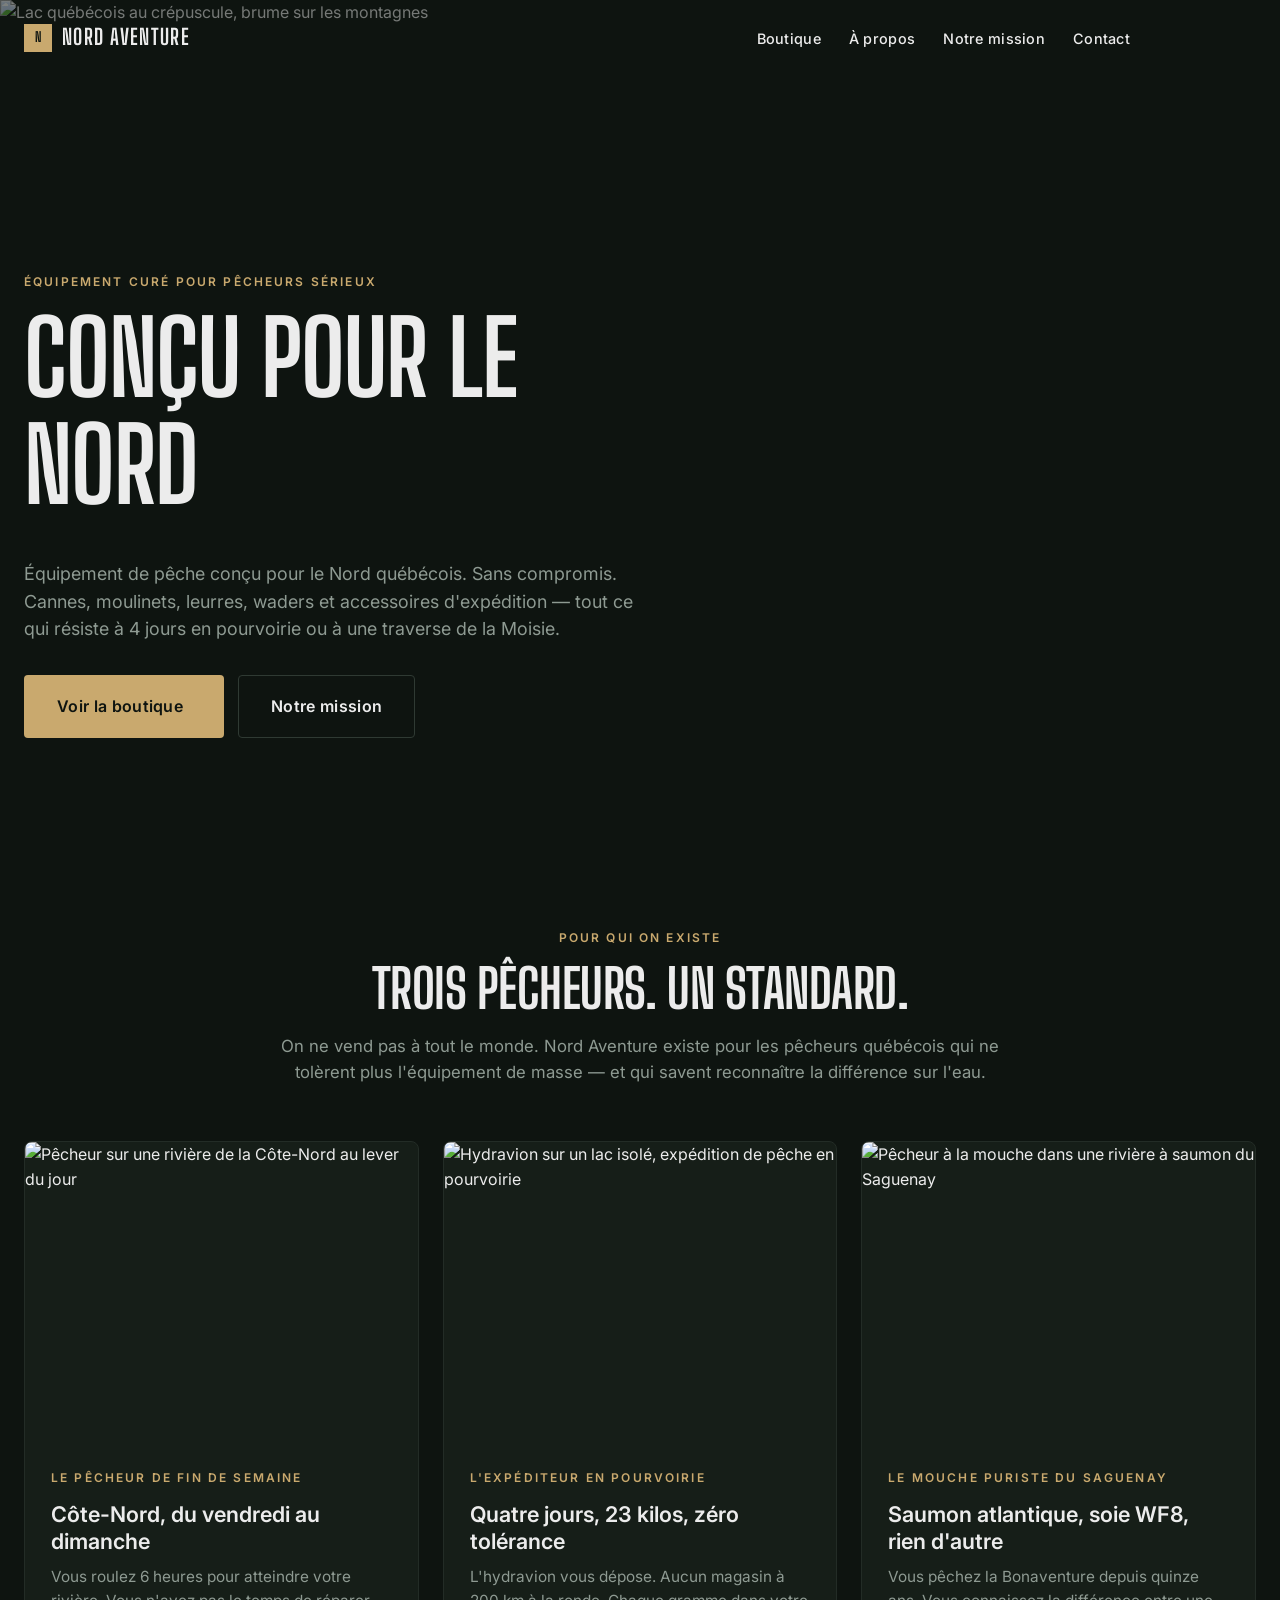
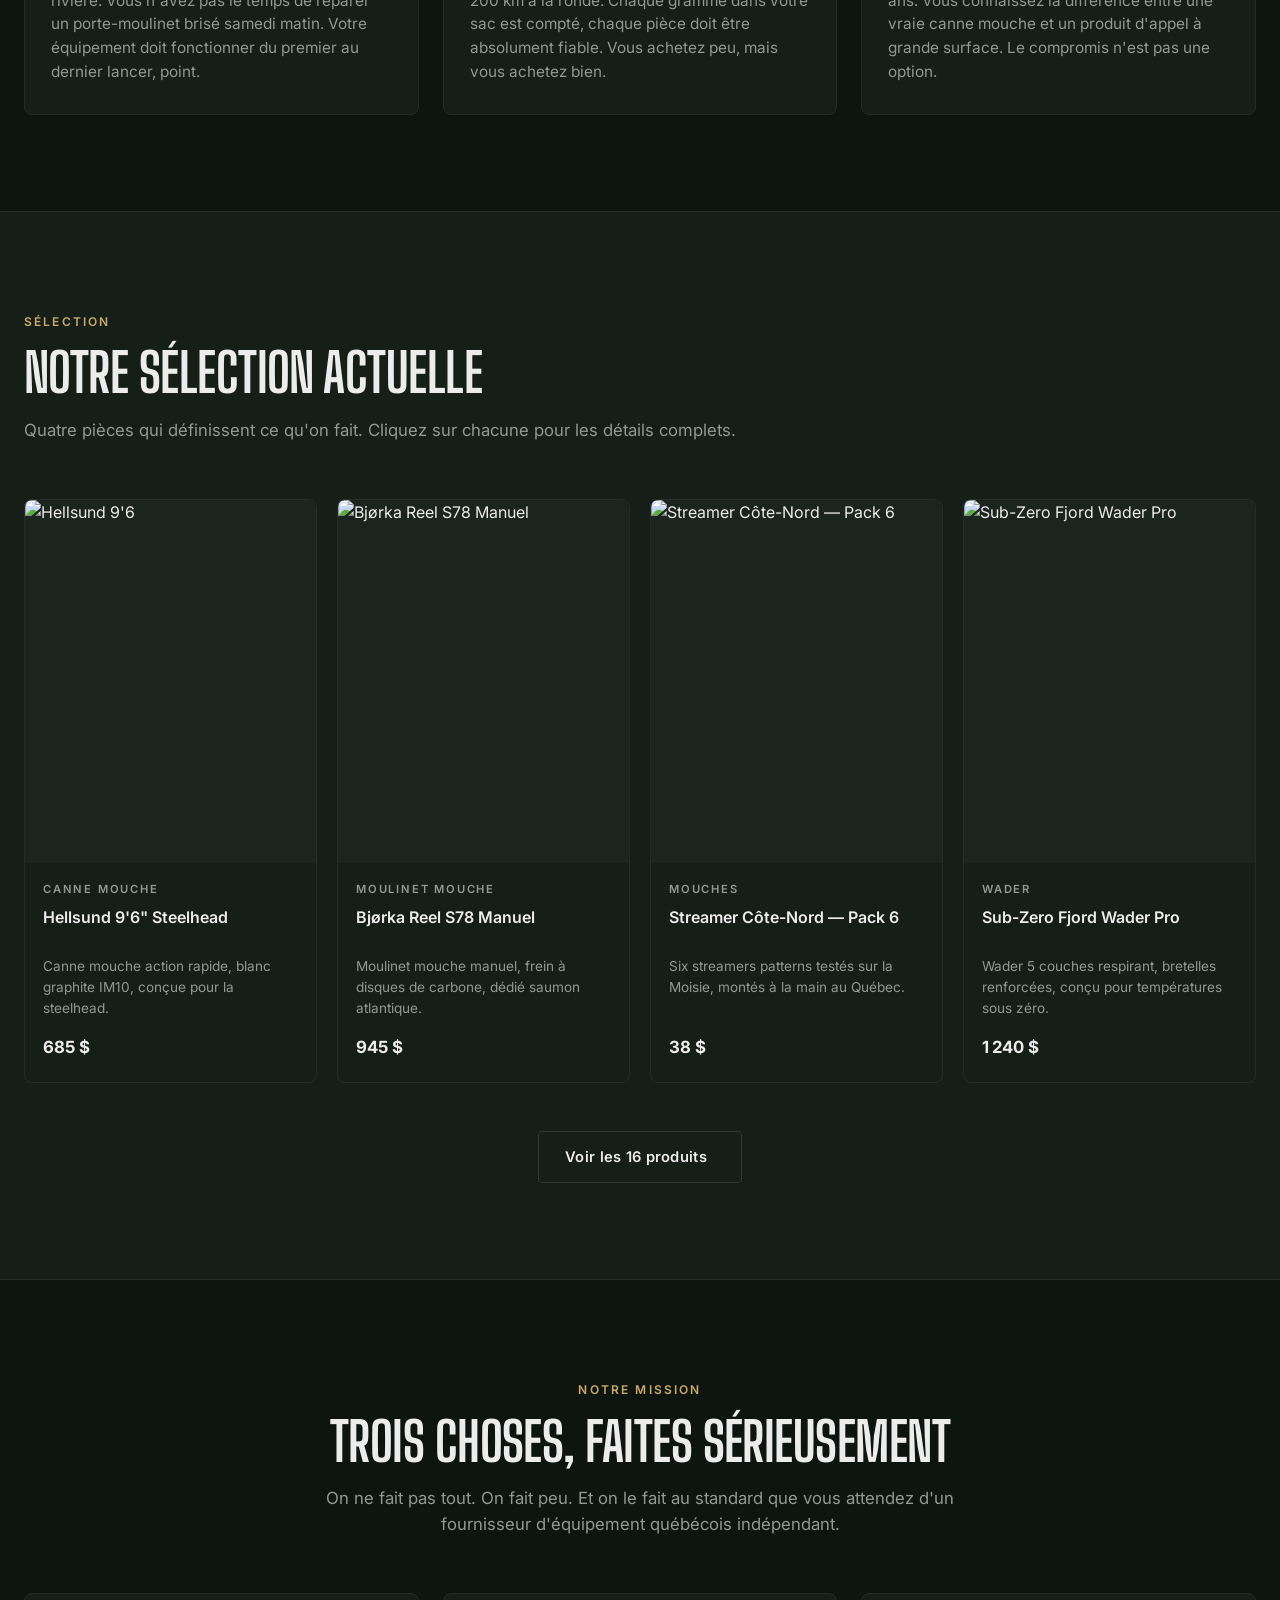
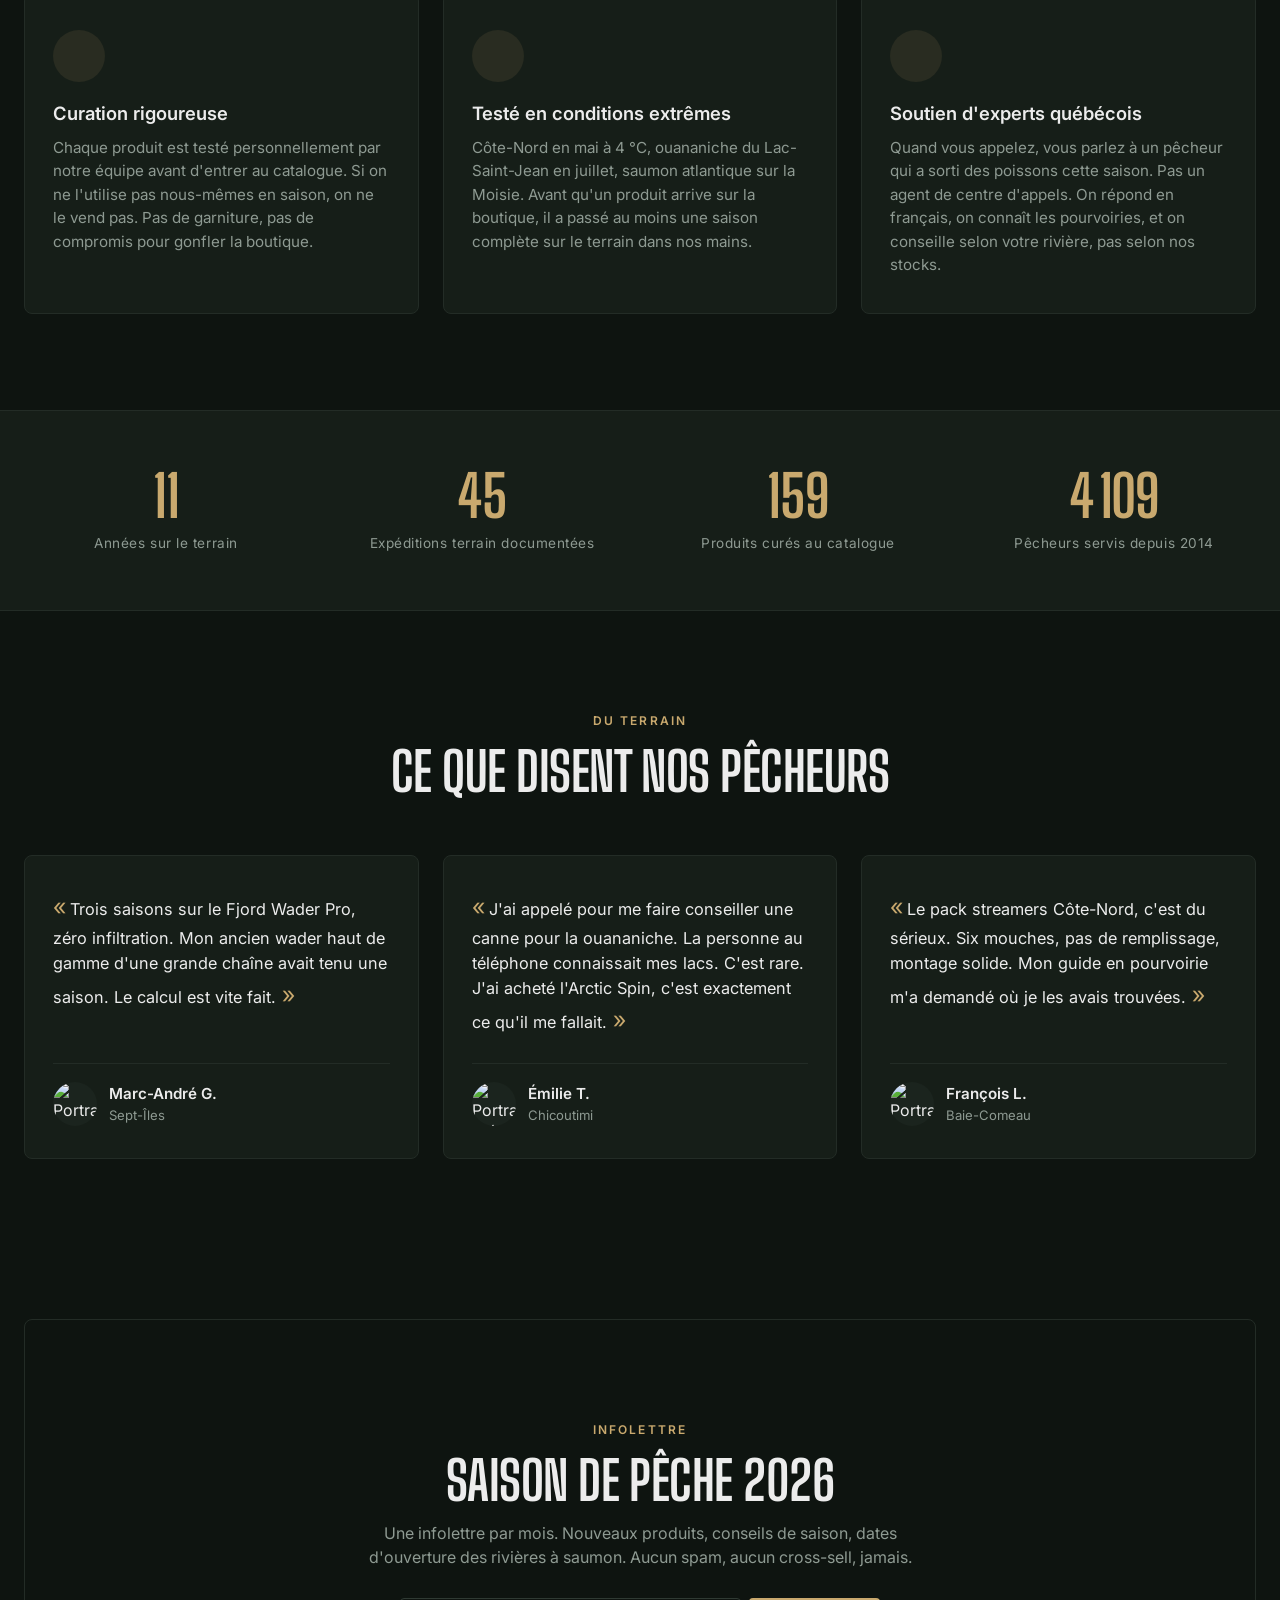
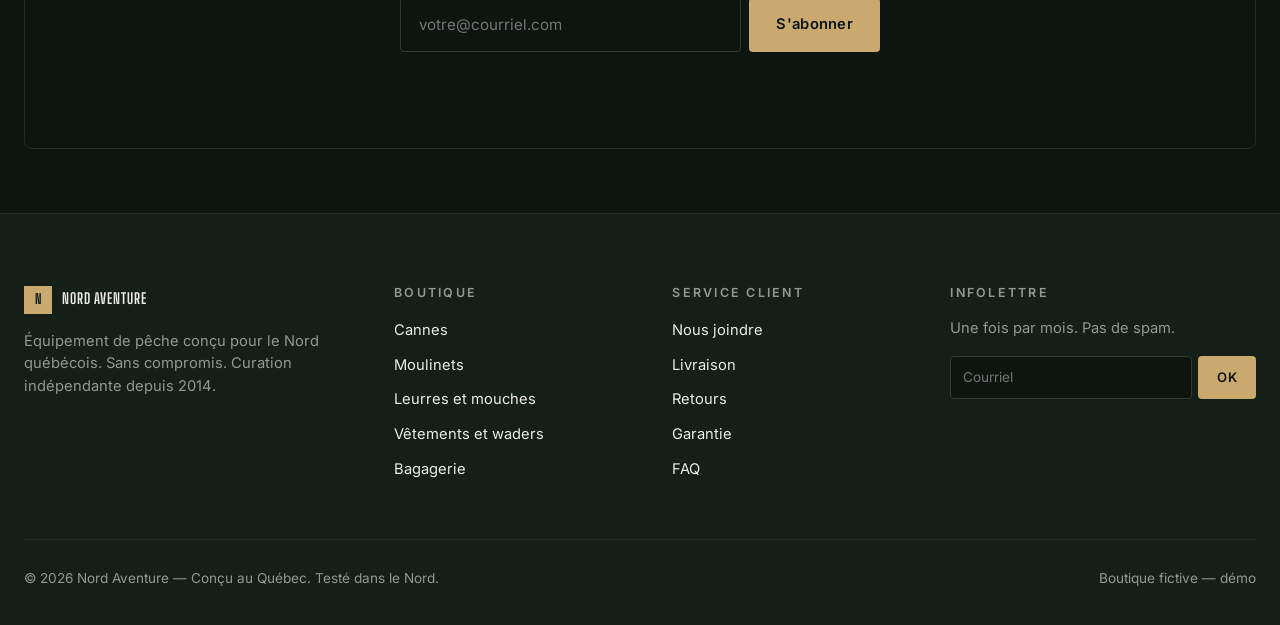
==== index.html @ 32bfdc8a "Nord Aventure: site démo e-commerce fictif équipement de pêche premium Boutique fictive ciblant le p" ====
<!DOCTYPE html>
<html lang="fr-CA">
<head>
  <meta charset="UTF-8" />
  <meta name="viewport" content="width=device-width, initial-scale=1.0" />
  <title>Nord Aventure — Équipement de pêche pour le Nord québécois</title>
  <meta name="description" content="Équipement de pêche premium curé pour les pêcheurs sportifs du Québec. Côte-Nord, Saguenay, Lac-Saint-Jean. Cannes, moulinets, leurres, waders, accessoires d'expédition." />
  <link rel="preconnect" href="https://fonts.googleapis.com" />
  <link rel="preconnect" href="https://fonts.gstatic.com" crossorigin />
  <link rel="stylesheet" href="https://fonts.googleapis.com/css2?family=Inter:wght@400;500;600;700&family=Big+Shoulders+Display:wght@600;700;800&display=swap" />
  <link rel="stylesheet" href="styles/main.css" />
</head>
<body>

<!-- HEADER -->
<header class="site-header" data-header>
  <div class="site-header__inner">
    <a href="index.html" class="brand" aria-label="Nord Aventure, accueil">
      <span class="brand__mark" aria-hidden="true">N</span>
      <span>Nord Aventure</span>
    </a>
    <nav class="site-nav" data-nav aria-label="Navigation principale">
      <ul class="site-nav__list">
        <li><a href="produits.html">Boutique</a></li>
        <li><a href="#mission">À propos</a></li>
        <li><a href="#mission">Notre mission</a></li>
        <li><a href="#contact">Contact</a></li>
      </ul>
      <div class="site-nav__icons">
        <button class="icon-btn" aria-label="Recherche">
          <i data-lucide="search"></i>
        </button>
        <a class="icon-btn" href="panier.html" aria-label="Panier">
          <i data-lucide="shopping-bag"></i>
          <span class="cart-badge" data-cart-badge aria-live="polite">0</span>
        </a>
        <button class="icon-btn nav-toggle" data-nav-toggle aria-label="Menu" aria-expanded="false">
          <i data-lucide="menu"></i>
        </button>
      </div>
    </nav>
  </div>
</header>

<main>

<!-- HERO -->
<section class="hero">
  <div class="hero__bg">
    <img src="https://images.unsplash.com/photo-1545558014-8692077e9b5c?w=2400&q=80" alt="Lac québécois au crépuscule, brume sur les montagnes" />
  </div>
  <div class="hero__overlay" aria-hidden="true"></div>
  <div class="hero__inner">
    <span class="eyebrow" data-reveal>Équipement curé pour pêcheurs sérieux</span>
    <h1 class="hero__title" data-reveal data-reveal-delay="1">Conçu pour le Nord</h1>
    <p class="hero__sub" data-reveal data-reveal-delay="2">
      Équipement de pêche conçu pour le Nord québécois. Sans compromis. Cannes, moulinets, leurres, waders et accessoires d'expédition — tout ce qui résiste à 4 jours en pourvoirie ou à une traverse de la Moisie.
    </p>
    <div class="hero__ctas" data-reveal data-reveal-delay="3">
      <a href="produits.html" class="btn btn--primary btn--lg">
        Voir la boutique
        <i data-lucide="arrow-right"></i>
      </a>
      <a href="#mission" class="btn btn--ghost btn--lg">Notre mission</a>
    </div>
  </div>
</section>

<!-- CLIENT VISÉ -->
<section class="section" id="audience">
  <div class="container">
    <div class="section-head" data-reveal>
      <span class="eyebrow">Pour qui on existe</span>
      <h2>Trois pêcheurs. Un standard.</h2>
      <p>On ne vend pas à tout le monde. Nord Aventure existe pour les pêcheurs québécois qui ne tolèrent plus l'équipement de masse — et qui savent reconnaître la différence sur l'eau.</p>
    </div>

    <div class="audience-grid">
      <article class="audience-card" data-reveal data-reveal-delay="1">
        <div class="audience-card__media">
          <img src="https://images.unsplash.com/photo-1530541930197-ff16ac917b0e?w=900&q=80" alt="Pêcheur sur une rivière de la Côte-Nord au lever du jour" />
        </div>
        <div class="audience-card__body">
          <span class="eyebrow">Le pêcheur de fin de semaine</span>
          <h3>Côte-Nord, du vendredi au dimanche</h3>
          <p>Vous roulez 6 heures pour atteindre votre rivière. Vous n'avez pas le temps de réparer un porte-moulinet brisé samedi matin. Votre équipement doit fonctionner du premier au dernier lancer, point.</p>
        </div>
      </article>

      <article class="audience-card" data-reveal data-reveal-delay="2">
        <div class="audience-card__media">
          <img src="https://images.unsplash.com/photo-1493558103817-58b2924bce98?w=900&q=80" alt="Hydravion sur un lac isolé, expédition de pêche en pourvoirie" />
        </div>
        <div class="audience-card__body">
          <span class="eyebrow">L'expéditeur en pourvoirie</span>
          <h3>Quatre jours, 23 kilos, zéro tolérance</h3>
          <p>L'hydravion vous dépose. Aucun magasin à 200 km à la ronde. Chaque gramme dans votre sac est compté, chaque pièce doit être absolument fiable. Vous achetez peu, mais vous achetez bien.</p>
        </div>
      </article>

      <article class="audience-card" data-reveal data-reveal-delay="3">
        <div class="audience-card__media">
          <img src="https://images.unsplash.com/photo-1542338347-4fff3276af78?w=900&q=80" alt="Pêcheur à la mouche dans une rivière à saumon du Saguenay" />
        </div>
        <div class="audience-card__body">
          <span class="eyebrow">Le mouche puriste du Saguenay</span>
          <h3>Saumon atlantique, soie WF8, rien d'autre</h3>
          <p>Vous pêchez la Bonaventure depuis quinze ans. Vous connaissez la différence entre une vraie canne mouche et un produit d'appel à grande surface. Le compromis n'est pas une option.</p>
        </div>
      </article>
    </div>
  </div>
</section>

<!-- FEATURED PRODUCTS -->
<section class="section section--alt" id="boutique">
  <div class="container">
    <div class="section-head section-head--left" data-reveal>
      <span class="eyebrow">Sélection</span>
      <h2>Notre sélection actuelle</h2>
      <p>Quatre pièces qui définissent ce qu'on fait. Cliquez sur chacune pour les détails complets.</p>
    </div>

    <div class="product-grid" id="featured-products" data-reveal></div>

    <div class="center mt-48" data-reveal>
      <a href="produits.html" class="btn btn--ghost">
        Voir les 16 produits
        <i data-lucide="arrow-right"></i>
      </a>
    </div>
  </div>
</section>

<!-- MISSION -->
<section class="section" id="mission">
  <div class="container">
    <div class="section-head" data-reveal>
      <span class="eyebrow">Notre mission</span>
      <h2>Trois choses, faites sérieusement</h2>
      <p>On ne fait pas tout. On fait peu. Et on le fait au standard que vous attendez d'un fournisseur d'équipement québécois indépendant.</p>
    </div>

    <div class="mission-grid">
      <div class="mission-card" data-reveal data-reveal-delay="1">
        <div class="mission-card__icon"><i data-lucide="shield-check"></i></div>
        <h3>Curation rigoureuse</h3>
        <p>Chaque produit est testé personnellement par notre équipe avant d'entrer au catalogue. Si on ne l'utilise pas nous-mêmes en saison, on ne le vend pas. Pas de garniture, pas de compromis pour gonfler la boutique.</p>
      </div>

      <div class="mission-card" data-reveal data-reveal-delay="2">
        <div class="mission-card__icon"><i data-lucide="anchor"></i></div>
        <h3>Testé en conditions extrêmes</h3>
        <p>Côte-Nord en mai à 4 °C, ouananiche du Lac-Saint-Jean en juillet, saumon atlantique sur la Moisie. Avant qu'un produit arrive sur la boutique, il a passé au moins une saison complète sur le terrain dans nos mains.</p>
      </div>

      <div class="mission-card" data-reveal data-reveal-delay="3">
        <div class="mission-card__icon"><i data-lucide="users"></i></div>
        <h3>Soutien d'experts québécois</h3>
        <p>Quand vous appelez, vous parlez à un pêcheur qui a sorti des poissons cette saison. Pas un agent de centre d'appels. On répond en français, on connaît les pourvoiries, et on conseille selon votre rivière, pas selon nos stocks.</p>
      </div>
    </div>
  </div>
</section>

<!-- TRUST STRIP -->
<section class="trust-strip">
  <div class="container">
    <div class="trust-grid">
      <div data-reveal>
        <div class="trust-num"><span data-counter="12">0</span></div>
        <div class="trust-label">Années sur le terrain</div>
      </div>
      <div data-reveal data-reveal-delay="1">
        <div class="trust-num"><span data-counter="47">0</span></div>
        <div class="trust-label">Expéditions terrain documentées</div>
      </div>
      <div data-reveal data-reveal-delay="2">
        <div class="trust-num"><span data-counter="163">0</span></div>
        <div class="trust-label">Produits curés au catalogue</div>
      </div>
      <div data-reveal data-reveal-delay="3">
        <div class="trust-num"><span data-counter="4200">0</span></div>
        <div class="trust-label">Pêcheurs servis depuis 2014</div>
      </div>
    </div>
  </div>
</section>

<!-- TESTIMONIALS -->
<section class="section">
  <div class="container">
    <div class="section-head" data-reveal>
      <span class="eyebrow">Du terrain</span>
      <h2>Ce que disent nos pêcheurs</h2>
    </div>

    <div class="testimonial-grid">
      <article class="testimonial" data-reveal data-reveal-delay="1">
        <p class="testimonial__quote">Trois saisons sur le Fjord Wader Pro, zéro infiltration. Mon ancien wader haut de gamme d'une grande chaîne avait tenu une saison. Le calcul est vite fait.</p>
        <div class="testimonial__author">
          <div class="testimonial__avatar"><img src="https://images.unsplash.com/photo-1500648767791-00dcc994a43e?w=200&q=80" alt="Portrait de Marc-André" /></div>
          <div>
            <div class="testimonial__name">Marc-André G.</div>
            <div class="testimonial__city">Sept-Îles</div>
          </div>
        </div>
      </article>

      <article class="testimonial" data-reveal data-reveal-delay="2">
        <p class="testimonial__quote">J'ai appelé pour me faire conseiller une canne pour la ouananiche. La personne au téléphone connaissait mes lacs. C'est rare. J'ai acheté l'Arctic Spin, c'est exactement ce qu'il me fallait.</p>
        <div class="testimonial__author">
          <div class="testimonial__avatar"><img src="https://images.unsplash.com/photo-1544005313-94ddf0286df2?w=200&q=80" alt="Portrait d'Émilie" /></div>
          <div>
            <div class="testimonial__name">Émilie T.</div>
            <div class="testimonial__city">Chicoutimi</div>
          </div>
        </div>
      </article>

      <article class="testimonial" data-reveal data-reveal-delay="3">
        <p class="testimonial__quote">Le pack streamers Côte-Nord, c'est du sérieux. Six mouches, pas de remplissage, montage solide. Mon guide en pourvoirie m'a demandé où je les avais trouvées.</p>
        <div class="testimonial__author">
          <div class="testimonial__avatar"><img src="https://images.unsplash.com/photo-1507003211169-0a1dd7228f2d?w=200&q=80" alt="Portrait de François" /></div>
          <div>
            <div class="testimonial__name">François L.</div>
            <div class="testimonial__city">Baie-Comeau</div>
          </div>
        </div>
      </article>
    </div>
  </div>
</section>

<!-- NEWSLETTER -->
<section class="section section--tight" id="contact">
  <div class="container">
    <div class="newsletter-banner" data-reveal>
      <span class="eyebrow">Infolettre</span>
      <h2>Saison de pêche 2026</h2>
      <p>Une infolettre par mois. Nouveaux produits, conseils de saison, dates d'ouverture des rivières à saumon. Aucun spam, aucun cross-sell, jamais.</p>
      <form class="newsletter-form" data-newsletter>
        <input type="email" required placeholder="votre@courriel.com" aria-label="Adresse courriel" />
        <button type="submit" class="btn btn--primary">S'abonner</button>
      </form>
    </div>
  </div>
</section>

</main>

<!-- FOOTER -->
<footer class="site-footer">
  <div class="container">
    <div class="footer-grid">
      <div class="footer-col">
        <a href="index.html" class="brand" style="margin-bottom: 16px;">
          <span class="brand__mark" aria-hidden="true">N</span>
          <span>Nord Aventure</span>
        </a>
        <p>Équipement de pêche conçu pour le Nord québécois. Sans compromis. Curation indépendante depuis 2014.</p>
      </div>
      <div class="footer-col">
        <h4>Boutique</h4>
        <ul>
          <li><a href="produits.html">Cannes</a></li>
          <li><a href="produits.html">Moulinets</a></li>
          <li><a href="produits.html">Leurres et mouches</a></li>
          <li><a href="produits.html">Vêtements et waders</a></li>
          <li><a href="produits.html">Bagagerie</a></li>
        </ul>
      </div>
      <div class="footer-col">
        <h4>Service client</h4>
        <ul>
          <li><a href="#contact">Nous joindre</a></li>
          <li><a href="#contact">Livraison</a></li>
          <li><a href="#contact">Retours</a></li>
          <li><a href="#contact">Garantie</a></li>
          <li><a href="#contact">FAQ</a></li>
        </ul>
      </div>
      <div class="footer-col">
        <h4>Infolettre</h4>
        <p>Une fois par mois. Pas de spam.</p>
        <form class="footer-newsletter" data-newsletter>
          <input type="email" required placeholder="Courriel" aria-label="Courriel" />
          <button type="submit" class="btn btn--primary btn--sm">OK</button>
        </form>
      </div>
    </div>
    <div class="footer-bottom">
      <span>© 2026 Nord Aventure — Conçu au Québec. Testé dans le Nord.</span>
      <span>Boutique fictive — démo</span>
    </div>
  </div>
</footer>

<!-- Lucide icons CDN -->
<script src="https://unpkg.com/lucide@latest"></script>

<!-- Scripts -->
<script src="scripts/products.js"></script>
<script src="scripts/cart.js"></script>
<script src="scripts/main.js"></script>

<script>
  // Render featured products (4 first)
  (function renderFeatured() {
    const container = document.getElementById('featured-products');
    if (!container || typeof PRODUCTS === 'undefined') return;
    const featured = PRODUCTS.slice(0, 4);
    container.innerHTML = featured.map(p => `
      <a href="produit.html?id=${p.id}" class="product-card">
        <div class="product-card__media">
          <img src="${p.image}" alt="${p.name}" loading="lazy" />
          <span class="product-card__add">Voir le produit</span>
        </div>
        <div class="product-card__body">
          <span class="product-card__eyebrow">${p.eyebrow}</span>
          <div class="product-card__name">${p.name}</div>
          <p class="product-card__pitch">${p.pitch}</p>
          <span class="product-card__price">${window.NACart.formatCAD(p.price)}</span>
        </div>
      </a>
    `).join('');
  })();
</script>

</body>
</html>
---- styles/main.css ----
/* Nord Aventure — design system */

:root {
  --bg: #0E1410;
  --surface: #161E18;
  --surface-2: #1B241E;
  --text: #ECECEC;
  --muted: #8E9A92;
  --accent: #C9A96E;
  --accent-hover: #D9B97E;
  --border: #232C26;
  --border-strong: #2F3A33;
  --success: #6EBF8B;
  --max: 1280px;
  --radius: 4px;
  --radius-lg: 8px;
  --transition: 280ms cubic-bezier(0.2, 0.8, 0.2, 1);
  --shadow-card: 0 1px 2px rgba(0,0,0,0.4), 0 8px 24px rgba(0,0,0,0.25);
  --shadow-hover: 0 2px 4px rgba(0,0,0,0.5), 0 24px 48px rgba(0,0,0,0.4);
  --font-body: 'Inter', system-ui, -apple-system, sans-serif;
  --font-display: 'Big Shoulders Display', 'Bebas Neue', 'Inter', sans-serif;
}

* { box-sizing: border-box; }

html { scroll-behavior: smooth; }

body {
  margin: 0;
  font-family: var(--font-body);
  background: var(--bg);
  color: var(--text);
  font-size: 16px;
  line-height: 1.55;
  -webkit-font-smoothing: antialiased;
  -moz-osx-font-smoothing: grayscale;
  overflow-x: hidden;
}

img { max-width: 100%; display: block; }
a { color: inherit; text-decoration: none; transition: color var(--transition); }
a:hover { color: var(--accent); }
button { font: inherit; cursor: pointer; border: none; background: none; color: inherit; }

/* Typography */
h1, h2, h3, h4 {
  font-family: var(--font-display);
  font-weight: 700;
  letter-spacing: -0.01em;
  line-height: 1.05;
  margin: 0 0 0.6em;
  text-transform: uppercase;
}
h1 { font-size: clamp(2.6rem, 6vw, 5rem); }
h2 { font-size: clamp(2rem, 4.2vw, 3.4rem); }
h3 { font-size: clamp(1.4rem, 2.4vw, 1.9rem); }
h4 { font-size: 1.15rem; }

p { margin: 0 0 1em; }

.eyebrow {
  font-family: var(--font-body);
  font-size: 0.75rem;
  font-weight: 600;
  letter-spacing: 0.18em;
  text-transform: uppercase;
  color: var(--accent);
  margin-bottom: 0.8rem;
  display: inline-block;
}

.muted { color: var(--muted); }

/* Layout */
.container {
  max-width: var(--max);
  margin: 0 auto;
  padding: 0 24px;
}

.section {
  padding: 96px 0;
  position: relative;
}

.section--tight { padding: 64px 0; }

@media (max-width: 768px) {
  .section { padding: 64px 0; }
  .section--tight { padding: 48px 0; }
}

/* Header */
.site-header {
  position: fixed;
  top: 0; left: 0; right: 0;
  z-index: 100;
  padding: 18px 0;
  transition: background var(--transition), backdrop-filter var(--transition), border-color var(--transition);
  border-bottom: 1px solid transparent;
}

.site-header--scrolled {
  background: rgba(14, 20, 16, 0.92);
  backdrop-filter: blur(14px);
  -webkit-backdrop-filter: blur(14px);
  border-bottom-color: var(--border);
}

.site-header__inner {
  max-width: var(--max);
  margin: 0 auto;
  padding: 0 24px;
  display: flex;
  align-items: center;
  justify-content: space-between;
  gap: 24px;
}

.brand {
  display: flex;
  align-items: center;
  gap: 10px;
  font-family: var(--font-display);
  text-transform: uppercase;
  letter-spacing: 0.06em;
  font-size: 1.35rem;
  font-weight: 700;
  color: var(--text);
}

.brand__mark {
  width: 28px;
  height: 28px;
  background: var(--accent);
  display: grid;
  place-items: center;
  color: var(--bg);
  font-weight: 700;
  font-size: 0.85rem;
  letter-spacing: 0;
}

.site-nav {
  display: flex;
  align-items: center;
  gap: 32px;
}

.site-nav__list {
  display: flex;
  align-items: center;
  gap: 28px;
  list-style: none;
  margin: 0;
  padding: 0;
}

.site-nav__list a {
  font-size: 0.9rem;
  font-weight: 500;
  color: var(--text);
  letter-spacing: 0.02em;
  position: relative;
  padding: 4px 0;
}

.site-nav__list a::after {
  content: '';
  position: absolute;
  bottom: 0; left: 0;
  height: 1px;
  width: 0;
  background: var(--accent);
  transition: width var(--transition);
}

.site-nav__list a:hover::after,
.site-nav__list a.is-active::after {
  width: 100%;
}

.site-nav__icons {
  display: flex;
  align-items: center;
  gap: 14px;
}

.icon-btn {
  width: 40px;
  height: 40px;
  display: grid;
  place-items: center;
  border-radius: 50%;
  border: 1px solid transparent;
  position: relative;
  transition: border-color var(--transition), background var(--transition);
}

.icon-btn:hover {
  border-color: var(--border-strong);
  background: rgba(255,255,255,0.03);
}

.icon-btn .lucide,
.icon-btn svg {
  width: 18px;
  height: 18px;
}

.cart-badge {
  position: absolute;
  top: 4px;
  right: 4px;
  min-width: 16px;
  height: 16px;
  border-radius: 999px;
  background: var(--accent);
  color: var(--bg);
  font-size: 0.65rem;
  font-weight: 700;
  display: none;
  align-items: center;
  justify-content: center;
  padding: 0 4px;
}

.nav-toggle {
  display: none;
}

@media (max-width: 860px) {
  .nav-toggle { display: grid; }
  .site-nav__list {
    position: fixed;
    top: 70px;
    left: 0; right: 0;
    flex-direction: column;
    background: var(--bg);
    border-bottom: 1px solid var(--border);
    padding: 24px;
    gap: 18px;
    transform: translateY(-110%);
    transition: transform var(--transition);
  }
  .site-nav.site-nav--open .site-nav__list {
    transform: translateY(0);
  }
}

/* Hero */
.hero {
  position: relative;
  min-height: 92vh;
  display: flex;
  align-items: flex-end;
  overflow: hidden;
  isolation: isolate;
}

.hero__bg {
  position: absolute;
  inset: 0;
  z-index: -2;
  overflow: hidden;
}

.hero__bg img {
  width: 100%;
  height: 100%;
  object-fit: cover;
  animation: kenburns 22s ease-in-out infinite alternate;
}

@keyframes kenburns {
  0%   { transform: scale(1.08) translateX(0); }
  100% { transform: scale(1.16) translateX(-2%); }
}

.hero__overlay {
  position: absolute;
  inset: 0;
  z-index: -1;
  background:
    linear-gradient(180deg, rgba(14,20,16,0.55) 0%, rgba(14,20,16,0.25) 35%, rgba(14,20,16,0.95) 100%);
}

.hero__inner {
  width: 100%;
  max-width: var(--max);
  margin: 0 auto;
  padding: 140px 24px 90px;
}

.hero__title {
  font-size: clamp(3rem, 8vw, 6.5rem);
  margin-bottom: 0.4em;
  max-width: 14ch;
}

.hero__sub {
  color: var(--muted);
  font-size: clamp(1rem, 1.4vw, 1.2rem);
  max-width: 56ch;
  margin-bottom: 32px;
}

.hero__ctas {
  display: flex;
  gap: 14px;
  flex-wrap: wrap;
}

/* Buttons */
.btn {
  display: inline-flex;
  align-items: center;
  justify-content: center;
  gap: 8px;
  padding: 14px 26px;
  border-radius: var(--radius);
  font-weight: 600;
  font-size: 0.92rem;
  letter-spacing: 0.02em;
  transition: all var(--transition);
  border: 1px solid transparent;
  cursor: pointer;
  text-transform: none;
  font-family: var(--font-body);
}

.btn--primary {
  background: var(--accent);
  color: var(--bg);
}
.btn--primary:hover {
  background: var(--accent-hover);
  color: var(--bg);
  transform: translateY(-1px);
}

.btn--ghost {
  background: transparent;
  color: var(--text);
  border-color: var(--border-strong);
}
.btn--ghost:hover {
  border-color: var(--accent);
  color: var(--accent);
}

.btn--block { width: 100%; }
.btn--lg { padding: 18px 32px; font-size: 1rem; }
.btn--sm { padding: 10px 18px; font-size: 0.82rem; }

.btn .lucide,
.btn svg { width: 16px; height: 16px; }

/* Reveal animation */
[data-reveal] {
  opacity: 0;
  transform: translateY(28px);
  transition: opacity 800ms ease, transform 800ms cubic-bezier(0.2, 0.8, 0.2, 1);
}
[data-reveal].is-visible {
  opacity: 1;
  transform: translateY(0);
}
[data-reveal-delay="1"] { transition-delay: 80ms; }
[data-reveal-delay="2"] { transition-delay: 160ms; }
[data-reveal-delay="3"] { transition-delay: 240ms; }
[data-reveal-delay="4"] { transition-delay: 320ms; }

/* Section header */
.section-head {
  max-width: 720px;
  margin: 0 auto 56px;
  text-align: center;
}
.section-head--left { text-align: left; margin-left: 0; }

.section-head h2 { margin-bottom: 16px; }
.section-head p { color: var(--muted); font-size: 1.05rem; }

/* Client visé (3 col) */
.audience-grid {
  display: grid;
  grid-template-columns: repeat(3, 1fr);
  gap: 24px;
}
@media (max-width: 900px) {
  .audience-grid { grid-template-columns: 1fr; }
}

.audience-card {
  background: var(--surface);
  border: 1px solid var(--border);
  border-radius: var(--radius-lg);
  overflow: hidden;
  transition: transform var(--transition), border-color var(--transition);
}
.audience-card:hover {
  transform: translateY(-4px);
  border-color: var(--border-strong);
}

.audience-card__media {
  aspect-ratio: 4 / 3;
  overflow: hidden;
}
.audience-card__media img {
  width: 100%; height: 100%;
  object-fit: cover;
  transition: transform 600ms ease;
}
.audience-card:hover .audience-card__media img {
  transform: scale(1.04);
}
.audience-card__body {
  padding: 28px 26px 30px;
}
.audience-card__body h3 {
  font-size: 1.35rem;
  text-transform: none;
  font-family: var(--font-body);
  font-weight: 600;
  letter-spacing: 0;
  margin-bottom: 10px;
  line-height: 1.25;
}
.audience-card__body p {
  color: var(--muted);
  font-size: 0.96rem;
  margin: 0;
}

/* Featured products strip */
.product-grid {
  display: grid;
  grid-template-columns: repeat(4, 1fr);
  gap: 20px;
}
@media (max-width: 1024px) {
  .product-grid { grid-template-columns: repeat(3, 1fr); }
}
@media (max-width: 720px) {
  .product-grid { grid-template-columns: repeat(2, 1fr); gap: 12px; }
}

.product-card {
  background: var(--surface);
  border: 1px solid var(--border);
  border-radius: var(--radius-lg);
  overflow: hidden;
  display: flex;
  flex-direction: column;
  transition: transform var(--transition), box-shadow var(--transition), border-color var(--transition);
  position: relative;
}
.product-card:hover {
  transform: translateY(-6px);
  box-shadow: var(--shadow-hover);
  border-color: var(--border-strong);
}

.product-card__media {
  aspect-ratio: 4 / 5;
  overflow: hidden;
  background: var(--surface-2);
  position: relative;
}
.product-card__media img {
  width: 100%; height: 100%;
  object-fit: cover;
  transition: transform 600ms ease;
}
.product-card:hover .product-card__media img {
  transform: scale(1.05);
}

.product-card__add {
  position: absolute;
  left: 16px;
  right: 16px;
  bottom: 16px;
  background: var(--bg);
  color: var(--text);
  padding: 10px 14px;
  border-radius: var(--radius);
  font-size: 0.85rem;
  font-weight: 600;
  text-align: center;
  opacity: 0;
  transform: translateY(8px);
  transition: opacity var(--transition), transform var(--transition), background var(--transition);
  border: 1px solid var(--border-strong);
}
.product-card:hover .product-card__add {
  opacity: 1;
  transform: translateY(0);
}
.product-card__add:hover {
  background: var(--accent);
  color: var(--bg);
  border-color: var(--accent);
}

.product-card__body {
  padding: 18px 18px 22px;
  display: flex;
  flex-direction: column;
  flex: 1;
}
.product-card__eyebrow {
  font-size: 0.7rem;
  font-weight: 600;
  letter-spacing: 0.16em;
  text-transform: uppercase;
  color: var(--muted);
  margin-bottom: 8px;
}
.product-card__name {
  font-family: var(--font-body);
  font-size: 1rem;
  font-weight: 600;
  text-transform: none;
  letter-spacing: 0;
  margin-bottom: 8px;
  color: var(--text);
  line-height: 1.3;
  min-height: 2.6em;
}
.product-card__pitch {
  font-size: 0.85rem;
  color: var(--muted);
  margin-bottom: 14px;
  flex: 1;
}
.product-card__price {
  font-weight: 700;
  font-size: 1.05rem;
  color: var(--text);
  letter-spacing: 0;
}

/* Mission grid */
.mission-grid {
  display: grid;
  grid-template-columns: repeat(3, 1fr);
  gap: 24px;
}
@media (max-width: 900px) {
  .mission-grid { grid-template-columns: 1fr; }
}

.mission-card {
  padding: 36px 28px;
  background: var(--surface);
  border: 1px solid var(--border);
  border-radius: var(--radius-lg);
  transition: border-color var(--transition), transform var(--transition);
}
.mission-card:hover {
  border-color: var(--accent);
  transform: translateY(-2px);
}
.mission-card__icon {
  width: 52px; height: 52px;
  display: grid; place-items: center;
  background: rgba(201, 169, 110, 0.1);
  color: var(--accent);
  border-radius: 50%;
  margin-bottom: 22px;
}
.mission-card__icon .lucide,
.mission-card__icon svg {
  width: 24px; height: 24px;
}
.mission-card h3 {
  font-family: var(--font-body);
  font-size: 1.15rem;
  font-weight: 600;
  text-transform: none;
  letter-spacing: 0;
  margin-bottom: 12px;
}
.mission-card p {
  color: var(--muted);
  font-size: 0.95rem;
  margin: 0;
}

/* Trust strip */
.trust-strip {
  background: var(--surface);
  border-top: 1px solid var(--border);
  border-bottom: 1px solid var(--border);
  padding: 56px 0;
}
.trust-grid {
  display: grid;
  grid-template-columns: repeat(4, 1fr);
  gap: 32px;
  text-align: center;
}
@media (max-width: 720px) {
  .trust-grid { grid-template-columns: repeat(2, 1fr); gap: 32px 16px; }
}
.trust-num {
  font-family: var(--font-display);
  font-size: clamp(2.4rem, 4.5vw, 3.6rem);
  font-weight: 700;
  color: var(--accent);
  letter-spacing: -0.02em;
  line-height: 1;
  margin-bottom: 8px;
}
.trust-label {
  font-size: 0.85rem;
  color: var(--muted);
  letter-spacing: 0.04em;
}

/* Testimonials */
.testimonial-grid {
  display: grid;
  grid-template-columns: repeat(3, 1fr);
  gap: 24px;
}
@media (max-width: 900px) {
  .testimonial-grid { grid-template-columns: 1fr; }
}
.testimonial {
  background: var(--surface);
  border: 1px solid var(--border);
  border-radius: var(--radius-lg);
  padding: 32px 28px;
  display: flex;
  flex-direction: column;
}
.testimonial__quote {
  font-size: 1.02rem;
  line-height: 1.55;
  margin-bottom: 24px;
  color: var(--text);
  flex: 1;
}
.testimonial__quote::before {
  content: '«';
  color: var(--accent);
  font-size: 1.5rem;
  margin-right: 4px;
}
.testimonial__quote::after {
  content: ' »';
  color: var(--accent);
  font-size: 1.5rem;
}
.testimonial__author {
  display: flex;
  align-items: center;
  gap: 12px;
  border-top: 1px solid var(--border);
  padding-top: 18px;
}
.testimonial__avatar {
  width: 44px; height: 44px;
  border-radius: 50%;
  background: var(--surface-2);
  overflow: hidden;
  flex-shrink: 0;
}
.testimonial__avatar img {
  width: 100%; height: 100%;
  object-fit: cover;
}
.testimonial__name {
  font-weight: 600;
  font-size: 0.95rem;
}
.testimonial__city {
  color: var(--muted);
  font-size: 0.82rem;
}

/* Newsletter banner */
.newsletter-banner {
  background:
    linear-gradient(135deg, rgba(14,20,16,0.85) 0%, rgba(14,20,16,0.6) 100%),
    url('https://images.unsplash.com/photo-1473773508845-188df298d2d1?w=1600&q=80') center/cover;
  padding: 96px 24px;
  border-radius: var(--radius-lg);
  text-align: center;
  border: 1px solid var(--border);
}
.newsletter-banner h2 {
  margin-bottom: 12px;
}
.newsletter-banner p {
  color: var(--muted);
  max-width: 56ch;
  margin: 0 auto 28px;
}
.newsletter-form {
  display: flex;
  gap: 8px;
  max-width: 480px;
  margin: 0 auto;
  flex-wrap: wrap;
}
.newsletter-form input {
  flex: 1;
  min-width: 220px;
  background: var(--bg);
  border: 1px solid var(--border-strong);
  color: var(--text);
  padding: 14px 18px;
  border-radius: var(--radius);
  font: inherit;
  font-size: 0.95rem;
}
.newsletter-form input:focus {
  outline: none;
  border-color: var(--accent);
}

/* Footer */
.site-footer {
  border-top: 1px solid var(--border);
  background: var(--surface);
  padding: 72px 0 36px;
}
.footer-grid {
  display: grid;
  grid-template-columns: 1.4fr repeat(3, 1fr);
  gap: 48px;
  margin-bottom: 48px;
}
@media (max-width: 900px) {
  .footer-grid { grid-template-columns: 1fr 1fr; gap: 32px; }
}
@media (max-width: 540px) {
  .footer-grid { grid-template-columns: 1fr; }
}
.footer-col h4 {
  font-family: var(--font-body);
  font-size: 0.78rem;
  letter-spacing: 0.18em;
  text-transform: uppercase;
  color: var(--muted);
  margin-bottom: 18px;
  font-weight: 600;
}
.footer-col ul {
  list-style: none;
  padding: 0;
  margin: 0;
}
.footer-col li {
  margin-bottom: 10px;
}
.footer-col a {
  font-size: 0.92rem;
  color: var(--text);
}
.footer-col p {
  color: var(--muted);
  font-size: 0.92rem;
  margin: 0 0 16px;
}

.footer-bottom {
  border-top: 1px solid var(--border);
  padding-top: 28px;
  display: flex;
  justify-content: space-between;
  align-items: center;
  flex-wrap: wrap;
  gap: 12px;
  color: var(--muted);
  font-size: 0.85rem;
}

.footer-newsletter {
  display: flex;
  gap: 6px;
}
.footer-newsletter input {
  flex: 1;
  background: var(--bg);
  border: 1px solid var(--border-strong);
  color: var(--text);
  padding: 10px 12px;
  border-radius: var(--radius);
  font: inherit;
  font-size: 0.85rem;
}
.footer-newsletter input:focus {
  outline: none;
  border-color: var(--accent);
}

/* Toast */
.na-toast {
  position: fixed;
  bottom: 28px;
  left: 50%;
  transform: translateX(-50%) translateY(20px);
  background: var(--accent);
  color: var(--bg);
  padding: 14px 24px;
  border-radius: var(--radius);
  font-weight: 600;
  font-size: 0.92rem;
  opacity: 0;
  pointer-events: none;
  transition: opacity 240ms ease, transform 240ms ease;
  z-index: 1000;
  box-shadow: 0 8px 32px rgba(0,0,0,0.4);
}
.na-toast--visible {
  opacity: 1;
  transform: translateX(-50%) translateY(0);
}

/* ============== PRODUITS PAGE ============== */
.shop-layout {
  display: grid;
  grid-template-columns: 240px 1fr;
  gap: 48px;
  align-items: start;
  padding-top: 130px;
}
@media (max-width: 900px) {
  .shop-layout { grid-template-columns: 1fr; gap: 24px; }
}

.shop-sidebar {
  position: sticky;
  top: 110px;
  background: var(--surface);
  border: 1px solid var(--border);
  border-radius: var(--radius-lg);
  padding: 24px;
}
@media (max-width: 900px) {
  .shop-sidebar { position: static; }
}

.filter-group {
  margin-bottom: 28px;
}
.filter-group:last-child { margin-bottom: 0; }
.filter-group h4 {
  font-family: var(--font-body);
  font-size: 0.75rem;
  letter-spacing: 0.16em;
  text-transform: uppercase;
  color: var(--muted);
  margin-bottom: 14px;
  font-weight: 600;
}
.filter-group ul {
  list-style: none;
  padding: 0;
  margin: 0;
}
.filter-group li {
  margin-bottom: 8px;
}
.filter-group label {
  font-size: 0.92rem;
  display: flex;
  align-items: center;
  gap: 8px;
  cursor: pointer;
  color: var(--text);
}
.filter-group label input[type="checkbox"] {
  accent-color: var(--accent);
}
.range {
  width: 100%;
  accent-color: var(--accent);
}
.range-display {
  display: flex; justify-content: space-between;
  font-size: 0.82rem;
  color: var(--muted);
  margin-top: 6px;
}

.shop-content__head {
  display: flex;
  align-items: end;
  justify-content: space-between;
  margin-bottom: 32px;
  flex-wrap: wrap;
  gap: 12px;
}
.shop-content__head h1 {
  font-size: clamp(2rem, 4vw, 3rem);
  margin: 0;
}
.shop-content__head .muted {
  font-size: 0.92rem;
}

/* ============== PRODUIT (single) PAGE ============== */
.pdp-layout {
  display: grid;
  grid-template-columns: 1.05fr 1fr;
  gap: 64px;
  padding-top: 130px;
}
@media (max-width: 900px) {
  .pdp-layout { grid-template-columns: 1fr; gap: 32px; }
}

.pdp-gallery__main {
  background: var(--surface);
  border: 1px solid var(--border);
  border-radius: var(--radius-lg);
  overflow: hidden;
  aspect-ratio: 4 / 5;
}
.pdp-gallery__main img {
  width: 100%; height: 100%;
  object-fit: cover;
}
.pdp-gallery__thumbs {
  display: flex;
  gap: 10px;
  margin-top: 12px;
}
.pdp-thumb {
  flex: 0 0 88px;
  height: 88px;
  border-radius: var(--radius);
  overflow: hidden;
  border: 1px solid var(--border);
  cursor: pointer;
  transition: border-color var(--transition);
}
.pdp-thumb img { width: 100%; height: 100%; object-fit: cover; }
.pdp-thumb:hover, .pdp-thumb.is-active { border-color: var(--accent); }

.pdp-info h1 {
  font-family: var(--font-display);
  text-transform: uppercase;
  font-size: clamp(2rem, 4vw, 2.8rem);
  margin-bottom: 16px;
  line-height: 1.1;
}
.pdp-price {
  font-size: 1.6rem;
  font-weight: 700;
  color: var(--accent);
  margin-bottom: 20px;
  display: block;
}
.pdp-desc {
  color: var(--muted);
  font-size: 0.98rem;
  line-height: 1.65;
  margin-bottom: 28px;
}

.pdp-specs {
  width: 100%;
  border-top: 1px solid var(--border);
  margin-bottom: 28px;
  border-collapse: collapse;
}
.pdp-specs tr {
  border-bottom: 1px solid var(--border);
}
.pdp-specs th, .pdp-specs td {
  padding: 12px 0;
  text-align: left;
  font-size: 0.92rem;
  vertical-align: top;
}
.pdp-specs th {
  color: var(--muted);
  font-weight: 500;
  width: 40%;
}

.pdp-actions {
  display: flex;
  gap: 12px;
  flex-wrap: wrap;
  align-items: center;
  margin-bottom: 18px;
}

.qty-selector {
  display: inline-flex;
  align-items: center;
  border: 1px solid var(--border-strong);
  border-radius: var(--radius);
  overflow: hidden;
}
.qty-selector button {
  width: 40px;
  height: 48px;
  display: grid;
  place-items: center;
  color: var(--text);
  transition: background var(--transition);
}
.qty-selector button:hover { background: var(--surface-2); }
.qty-selector input {
  width: 48px;
  height: 48px;
  background: transparent;
  border: none;
  color: var(--text);
  text-align: center;
  font: inherit;
  font-weight: 600;
  -moz-appearance: textfield;
}
.qty-selector input::-webkit-outer-spin-button,
.qty-selector input::-webkit-inner-spin-button {
  -webkit-appearance: none;
  margin: 0;
}

/* ============== PANIER PAGE ============== */
.cart-layout {
  display: grid;
  grid-template-columns: 1fr 380px;
  gap: 48px;
  padding-top: 130px;
}
@media (max-width: 900px) {
  .cart-layout { grid-template-columns: 1fr; gap: 32px; }
}

.cart-list {
  background: var(--surface);
  border: 1px solid var(--border);
  border-radius: var(--radius-lg);
  overflow: hidden;
}
.cart-row {
  display: grid;
  grid-template-columns: 96px 1fr auto auto auto;
  gap: 20px;
  align-items: center;
  padding: 20px;
  border-bottom: 1px solid var(--border);
}
.cart-row:last-child { border-bottom: none; }
@media (max-width: 640px) {
  .cart-row {
    grid-template-columns: 80px 1fr;
    grid-template-areas:
      "img info"
      "img qty"
      "img total";
    row-gap: 8px;
  }
  .cart-row__img { grid-area: img; }
  .cart-row__info { grid-area: info; }
  .cart-row__qty { grid-area: qty; justify-self: start; }
  .cart-row__total { grid-area: total; justify-self: start; }
  .cart-row__remove { position: absolute; top: 12px; right: 12px; }
}
.cart-row__img {
  width: 96px; height: 96px;
  border-radius: var(--radius);
  overflow: hidden;
  background: var(--surface-2);
}
.cart-row__img img { width: 100%; height: 100%; object-fit: cover; }
.cart-row__info h4 {
  font-family: var(--font-body);
  text-transform: none;
  font-weight: 600;
  font-size: 0.98rem;
  letter-spacing: 0;
  margin: 0 0 4px;
}
.cart-row__info .eyebrow {
  font-size: 0.68rem;
  margin-bottom: 4px;
  color: var(--muted);
}
.cart-row__price {
  color: var(--muted);
  font-size: 0.9rem;
}
.cart-row__total {
  font-weight: 700;
  font-size: 1rem;
  min-width: 80px;
  text-align: right;
}
.cart-row__remove {
  width: 36px; height: 36px;
  display: grid; place-items: center;
  border-radius: 50%;
  color: var(--muted);
  transition: color var(--transition), background var(--transition);
}
.cart-row__remove:hover { color: var(--text); background: var(--surface-2); }

.cart-summary {
  background: var(--surface);
  border: 1px solid var(--border);
  border-radius: var(--radius-lg);
  padding: 28px;
  position: sticky;
  top: 110px;
  align-self: start;
}
.cart-summary h3 {
  font-family: var(--font-display);
  text-transform: uppercase;
  font-size: 1.4rem;
  margin-bottom: 20px;
}
.summary-row {
  display: flex;
  justify-content: space-between;
  padding: 10px 0;
  font-size: 0.95rem;
  color: var(--muted);
}
.summary-row--total {
  border-top: 1px solid var(--border);
  margin-top: 10px;
  padding-top: 18px;
  color: var(--text);
  font-size: 1.15rem;
  font-weight: 700;
}
.summary-note {
  margin-top: 16px;
  font-size: 0.82rem;
  color: var(--muted);
  line-height: 1.45;
}

.cart-empty {
  text-align: center;
  padding: 80px 24px;
  background: var(--surface);
  border: 1px solid var(--border);
  border-radius: var(--radius-lg);
}
.cart-empty__icon {
  width: 64px; height: 64px;
  margin: 0 auto 22px;
  display: grid; place-items: center;
  background: var(--surface-2);
  color: var(--muted);
  border-radius: 50%;
}
.cart-empty__icon .lucide,
.cart-empty__icon svg { width: 28px; height: 28px; }
.cart-empty h2 {
  font-family: var(--font-display);
  font-size: 2rem;
  margin-bottom: 12px;
}
.cart-empty p {
  color: var(--muted);
  margin-bottom: 28px;
}

/* Page header generic */
.page-header {
  padding: 130px 24px 32px;
}
.page-header h1 {
  font-size: clamp(2rem, 4vw, 3rem);
  margin: 0 0 12px;
}

/* Breadcrumb */
.breadcrumb {
  font-size: 0.82rem;
  color: var(--muted);
  margin-bottom: 8px;
  letter-spacing: 0.04em;
}
.breadcrumb a:hover { color: var(--accent); }
.breadcrumb span { margin: 0 8px; opacity: 0.5; }

/* Mission section background variant */
.section--alt {
  background: var(--surface);
  border-top: 1px solid var(--border);
  border-bottom: 1px solid var(--border);
}

/* Utility */
.hidden { display: none !important; }
.center { text-align: center; }
.mt-32 { margin-top: 32px; }
.mt-48 { margin-top: 48px; }

/* Focus visible */
:focus-visible {
  outline: 2px solid var(--accent);
  outline-offset: 2px;
}

/* Reduce motion */
@media (prefers-reduced-motion: reduce) {
  *, *::before, *::after {
    animation-duration: 0.01ms !important;
    transition-duration: 0.01ms !important;
  }
  .hero__bg img { animation: none; }
}
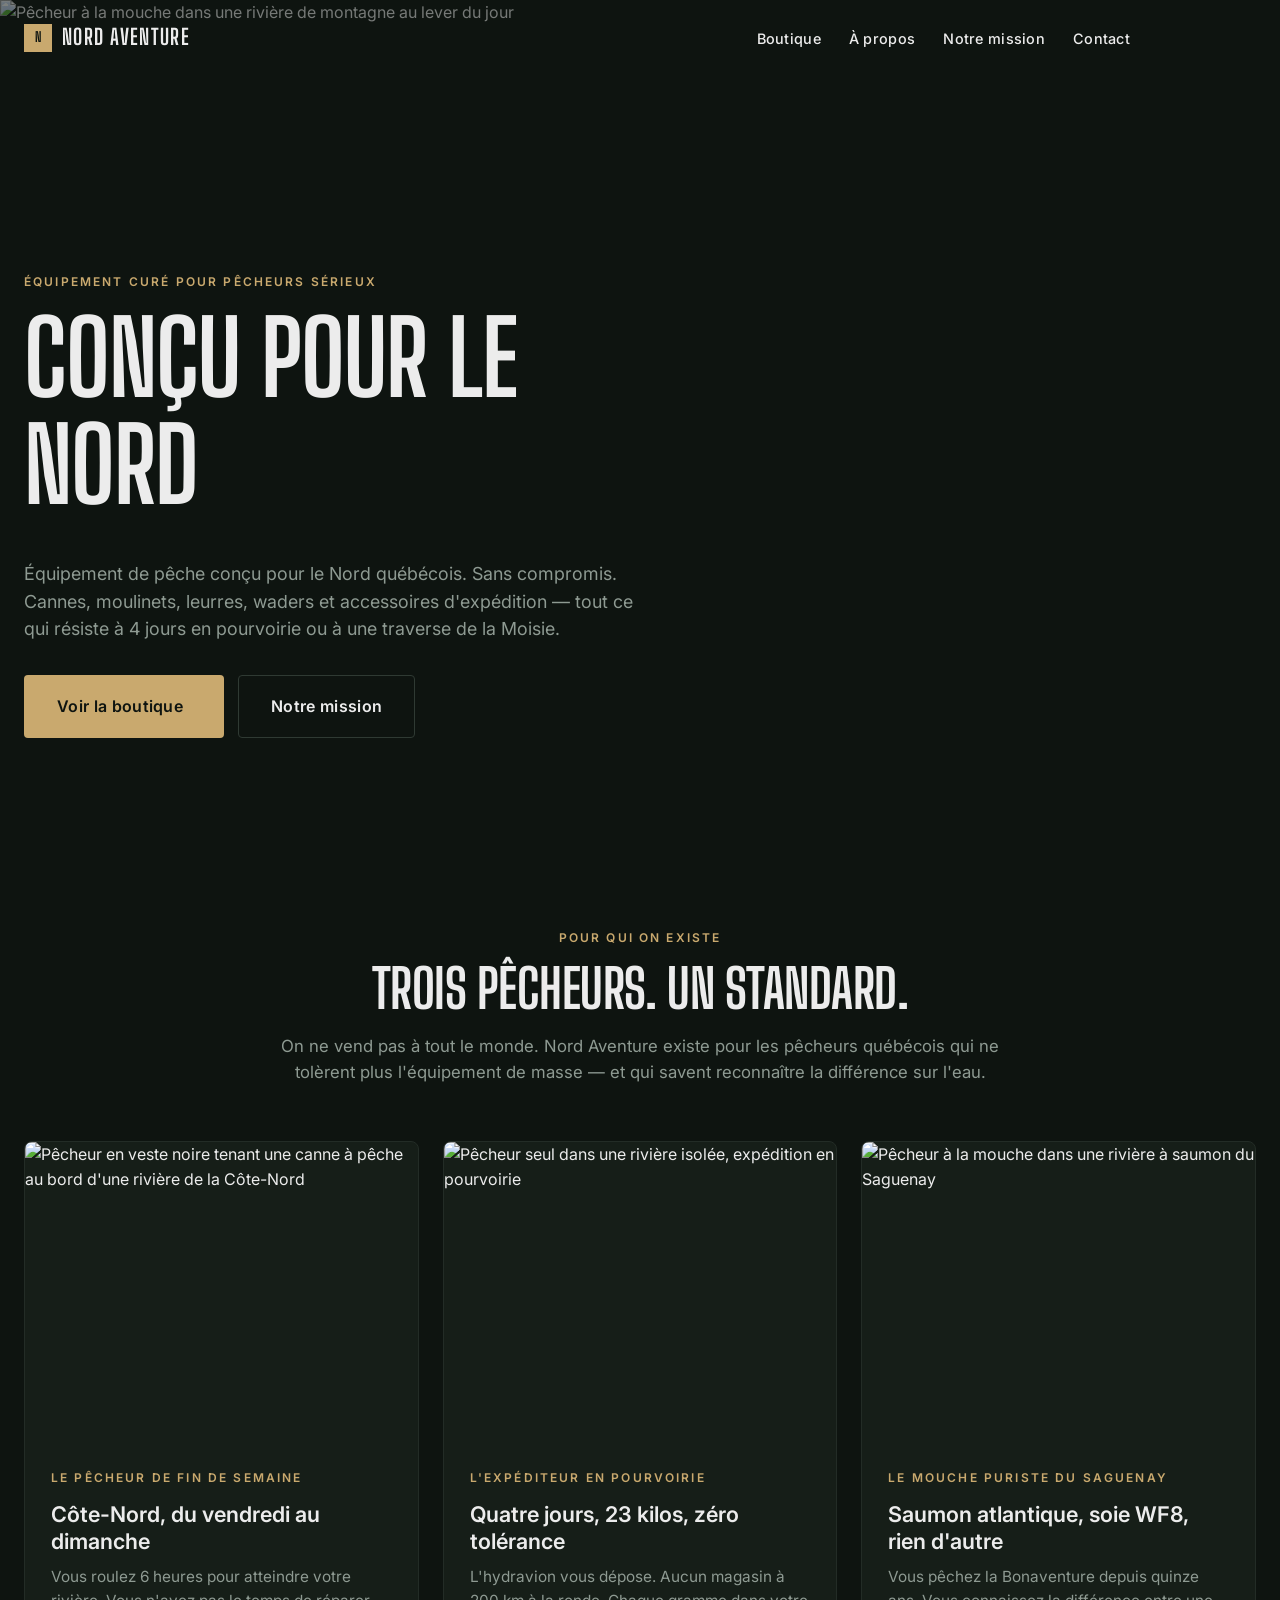
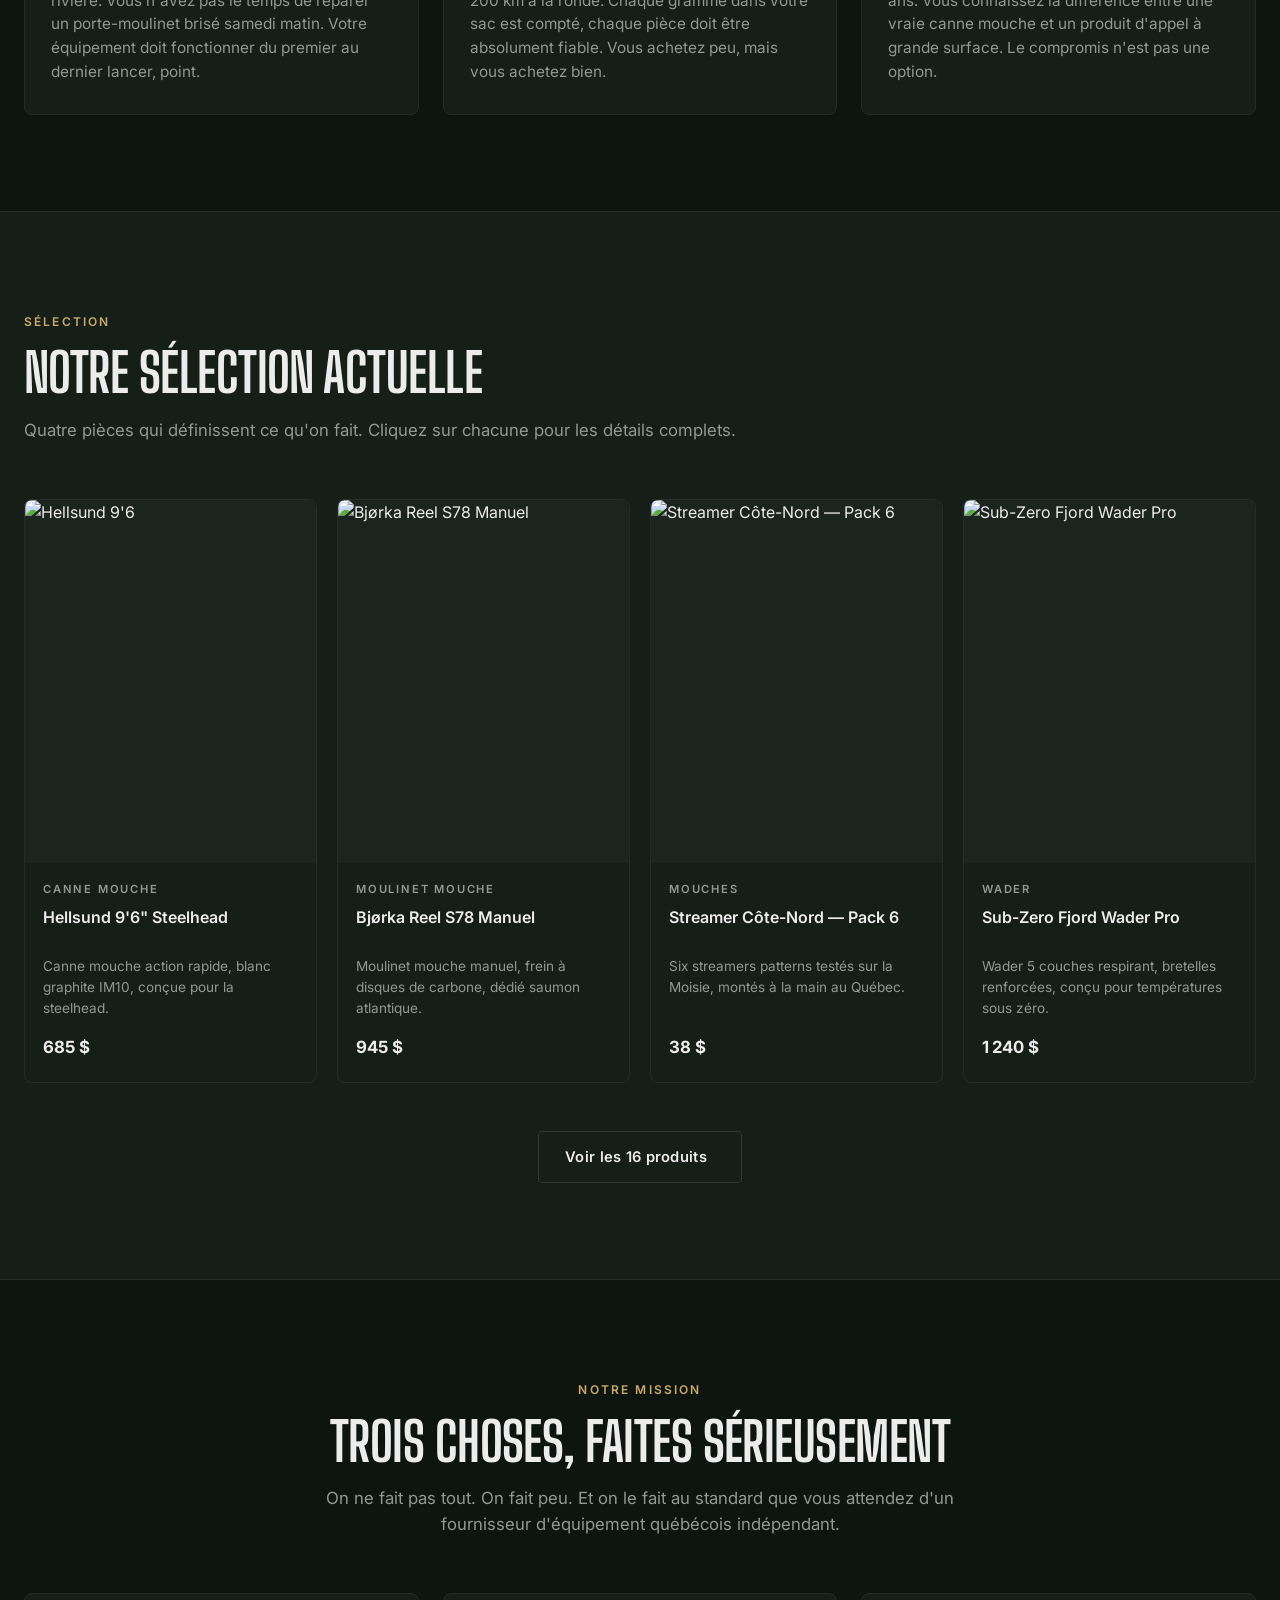
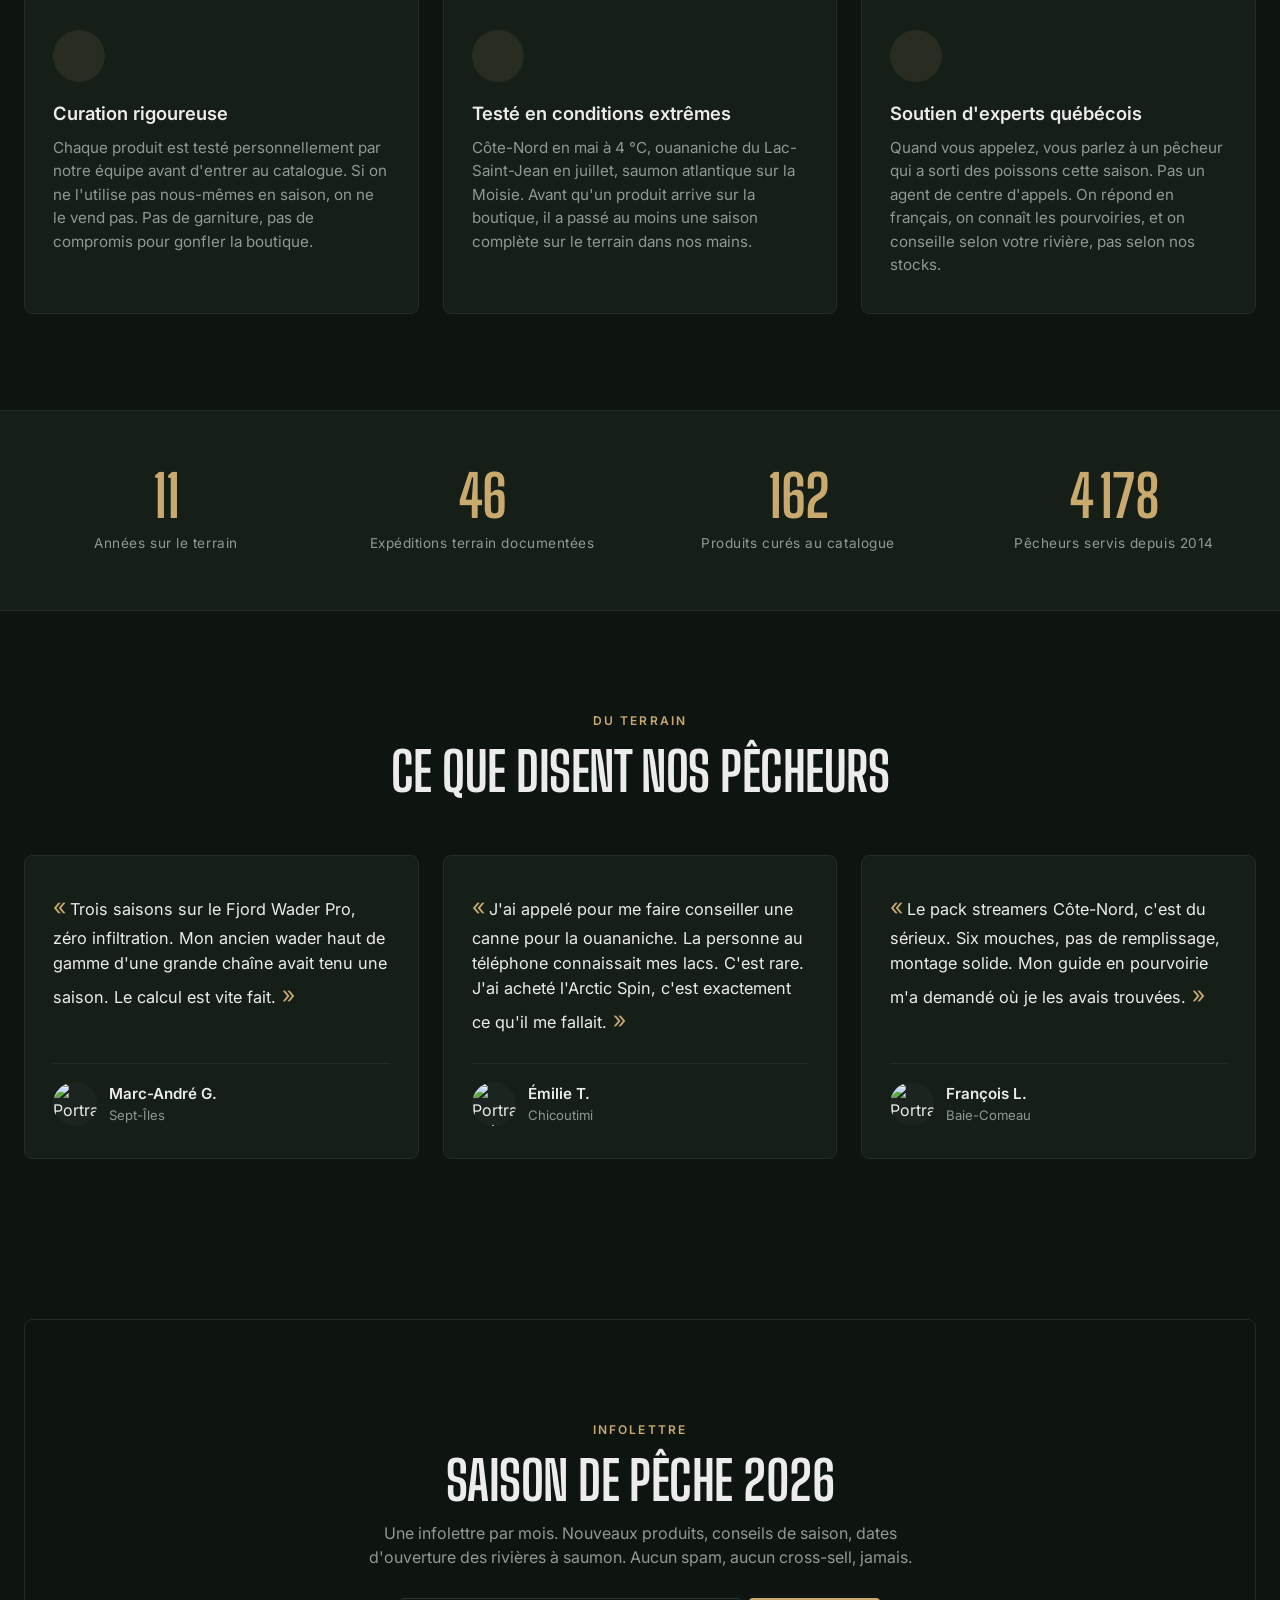
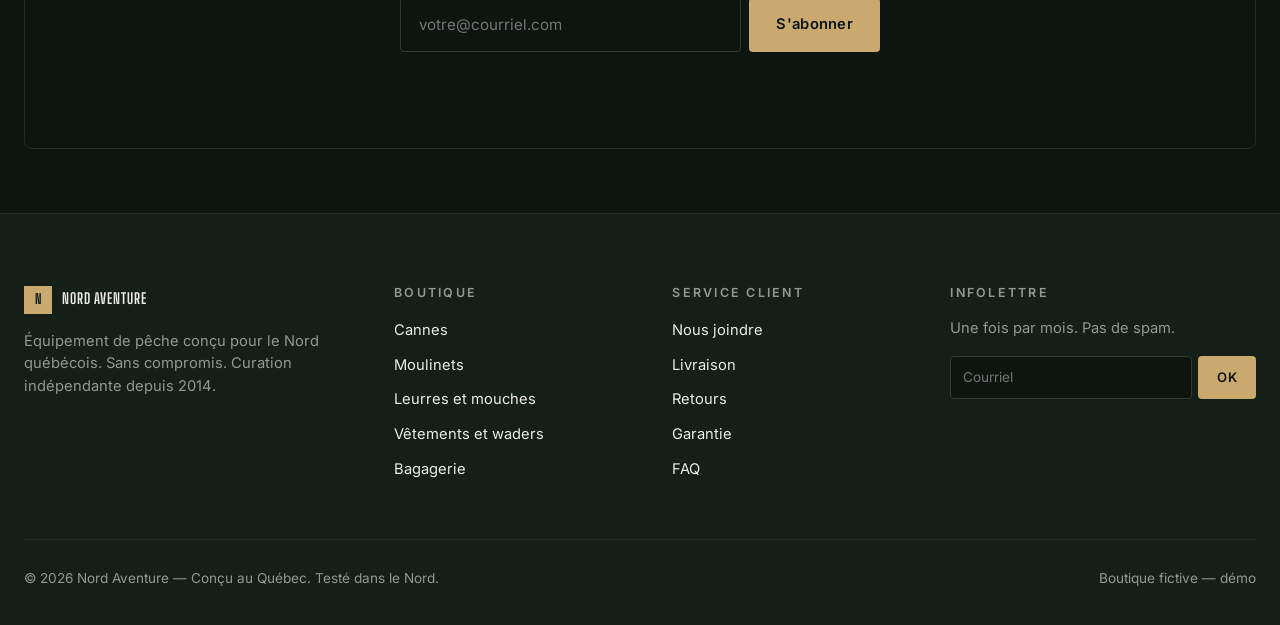
==== commit fa7243d2: "Fix: remplace toutes les images placeholders par vraies photos de pêche vérifiées Les IDs Unsplash p" ====
--- a/index.html
+++ b/index.html
@@ -47,7 +47,7 @@
 <!-- HERO -->
 <section class="hero">
   <div class="hero__bg">
-    <img src="https://images.unsplash.com/photo-1545558014-8692077e9b5c?w=2400&q=80" alt="Lac québécois au crépuscule, brume sur les montagnes" />
+    <img src="https://images.unsplash.com/photo-1493787039806-2edcbe808750?w=2400&q=80" alt="Pêcheur à la mouche dans une rivière de montagne au lever du jour" />
   </div>
   <div class="hero__overlay" aria-hidden="true"></div>
   <div class="hero__inner">
@@ -78,7 +78,7 @@
     <div class="audience-grid">
       <article class="audience-card" data-reveal data-reveal-delay="1">
         <div class="audience-card__media">
-          <img src="https://images.unsplash.com/photo-1530541930197-ff16ac917b0e?w=900&q=80" alt="Pêcheur sur une rivière de la Côte-Nord au lever du jour" />
+          <img src="https://images.unsplash.com/photo-1611954268683-6a7fab18afdf?w=900&q=80" alt="Pêcheur en veste noire tenant une canne à pêche au bord d'une rivière de la Côte-Nord" />
         </div>
         <div class="audience-card__body">
           <span class="eyebrow">Le pêcheur de fin de semaine</span>
@@ -89,7 +89,7 @@
 
       <article class="audience-card" data-reveal data-reveal-delay="2">
         <div class="audience-card__media">
-          <img src="https://images.unsplash.com/photo-1493558103817-58b2924bce98?w=900&q=80" alt="Hydravion sur un lac isolé, expédition de pêche en pourvoirie" />
+          <img src="https://images.unsplash.com/photo-1532015917327-c7c46aa1d930?w=900&q=80" alt="Pêcheur seul dans une rivière isolée, expédition en pourvoirie" />
         </div>
         <div class="audience-card__body">
           <span class="eyebrow">L'expéditeur en pourvoirie</span>
@@ -100,7 +100,7 @@
 
       <article class="audience-card" data-reveal data-reveal-delay="3">
         <div class="audience-card__media">
-          <img src="https://images.unsplash.com/photo-1542338347-4fff3276af78?w=900&q=80" alt="Pêcheur à la mouche dans une rivière à saumon du Saguenay" />
+          <img src="https://images.unsplash.com/photo-1545450660-3378a7f3a364?w=900&q=80" alt="Pêcheur à la mouche dans une rivière à saumon du Saguenay" />
         </div>
         <div class="audience-card__body">
           <span class="eyebrow">Le mouche puriste du Saguenay</span>
--- a/styles/main.css
+++ b/styles/main.css
@@ -687,7 +687,7 @@
 .newsletter-banner {
   background:
     linear-gradient(135deg, rgba(14,20,16,0.85) 0%, rgba(14,20,16,0.6) 100%),
-    url('https://images.unsplash.com/photo-1473773508845-188df298d2d1?w=1600&q=80') center/cover;
+    url('https://images.unsplash.com/photo-1546019170-9aca21abb701?w=1600&q=80') center/cover;
   padding: 96px 24px;
   border-radius: var(--radius-lg);
   text-align: center;
